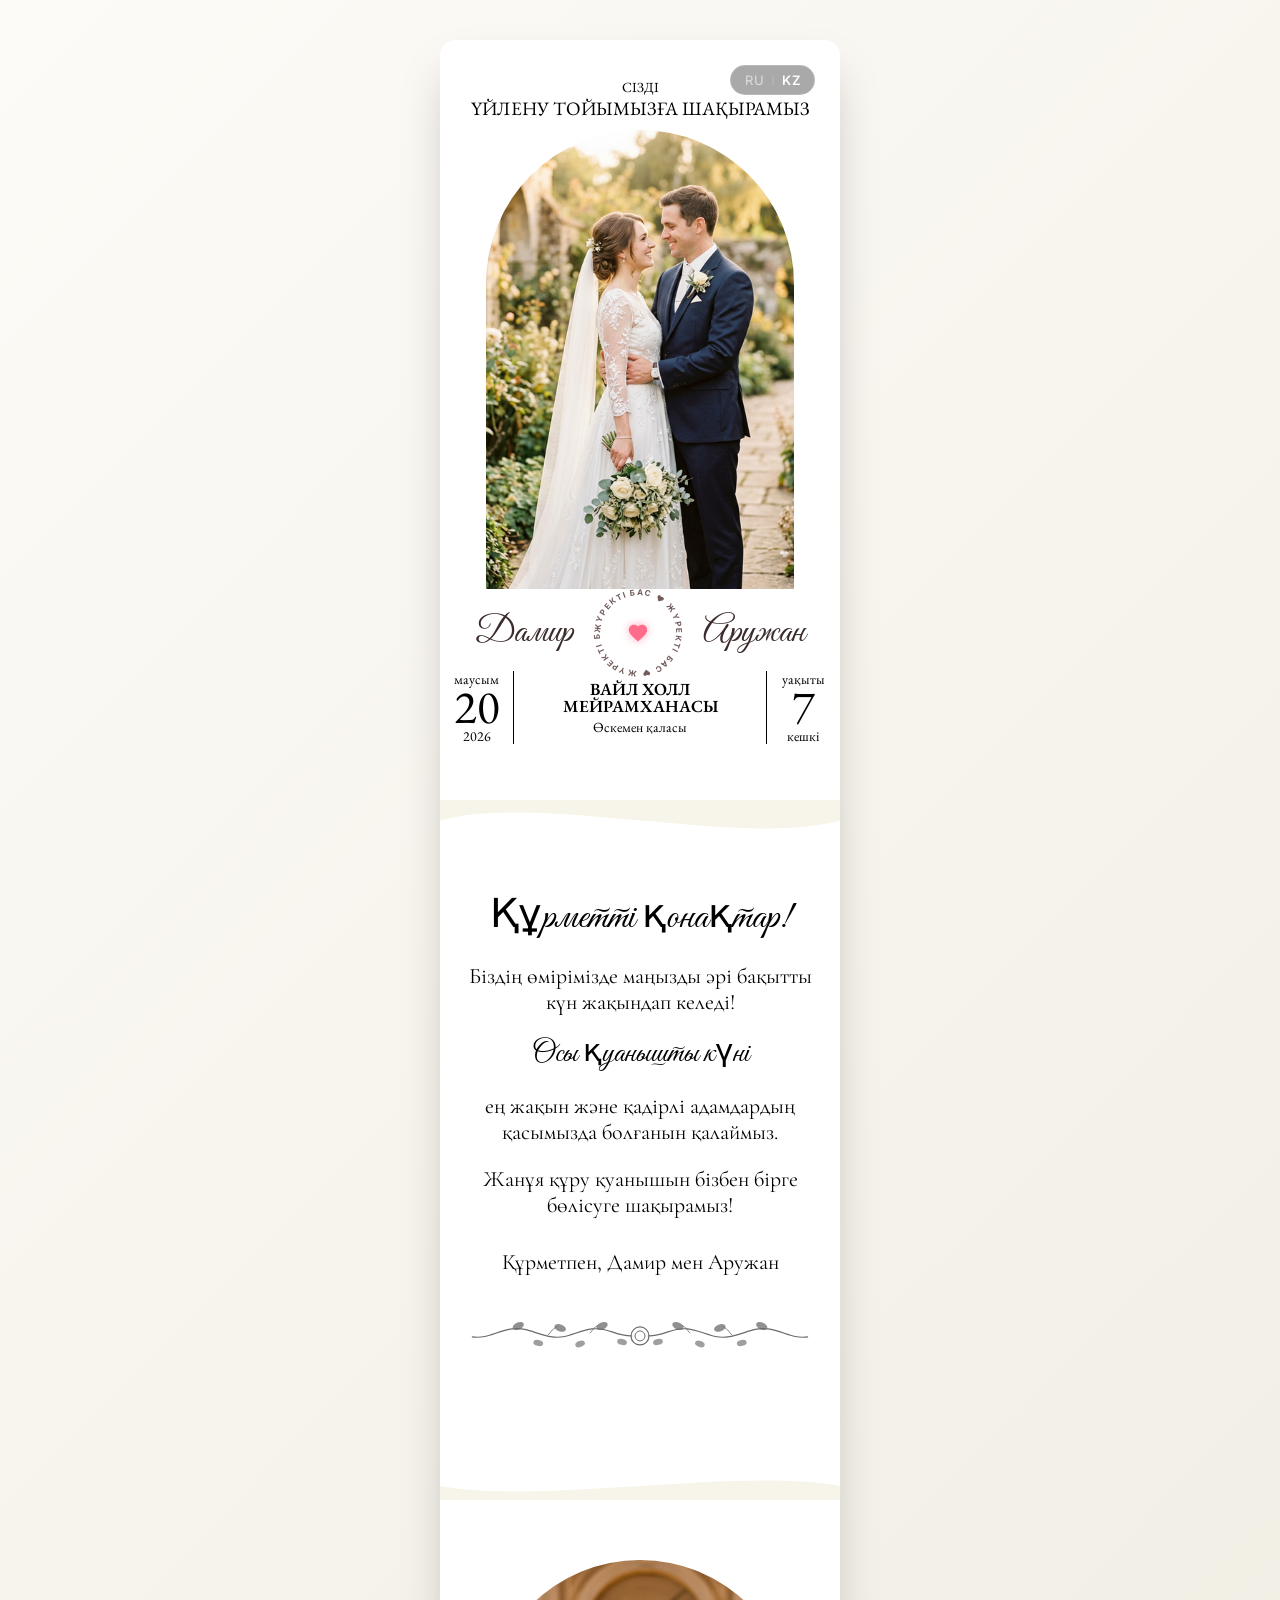
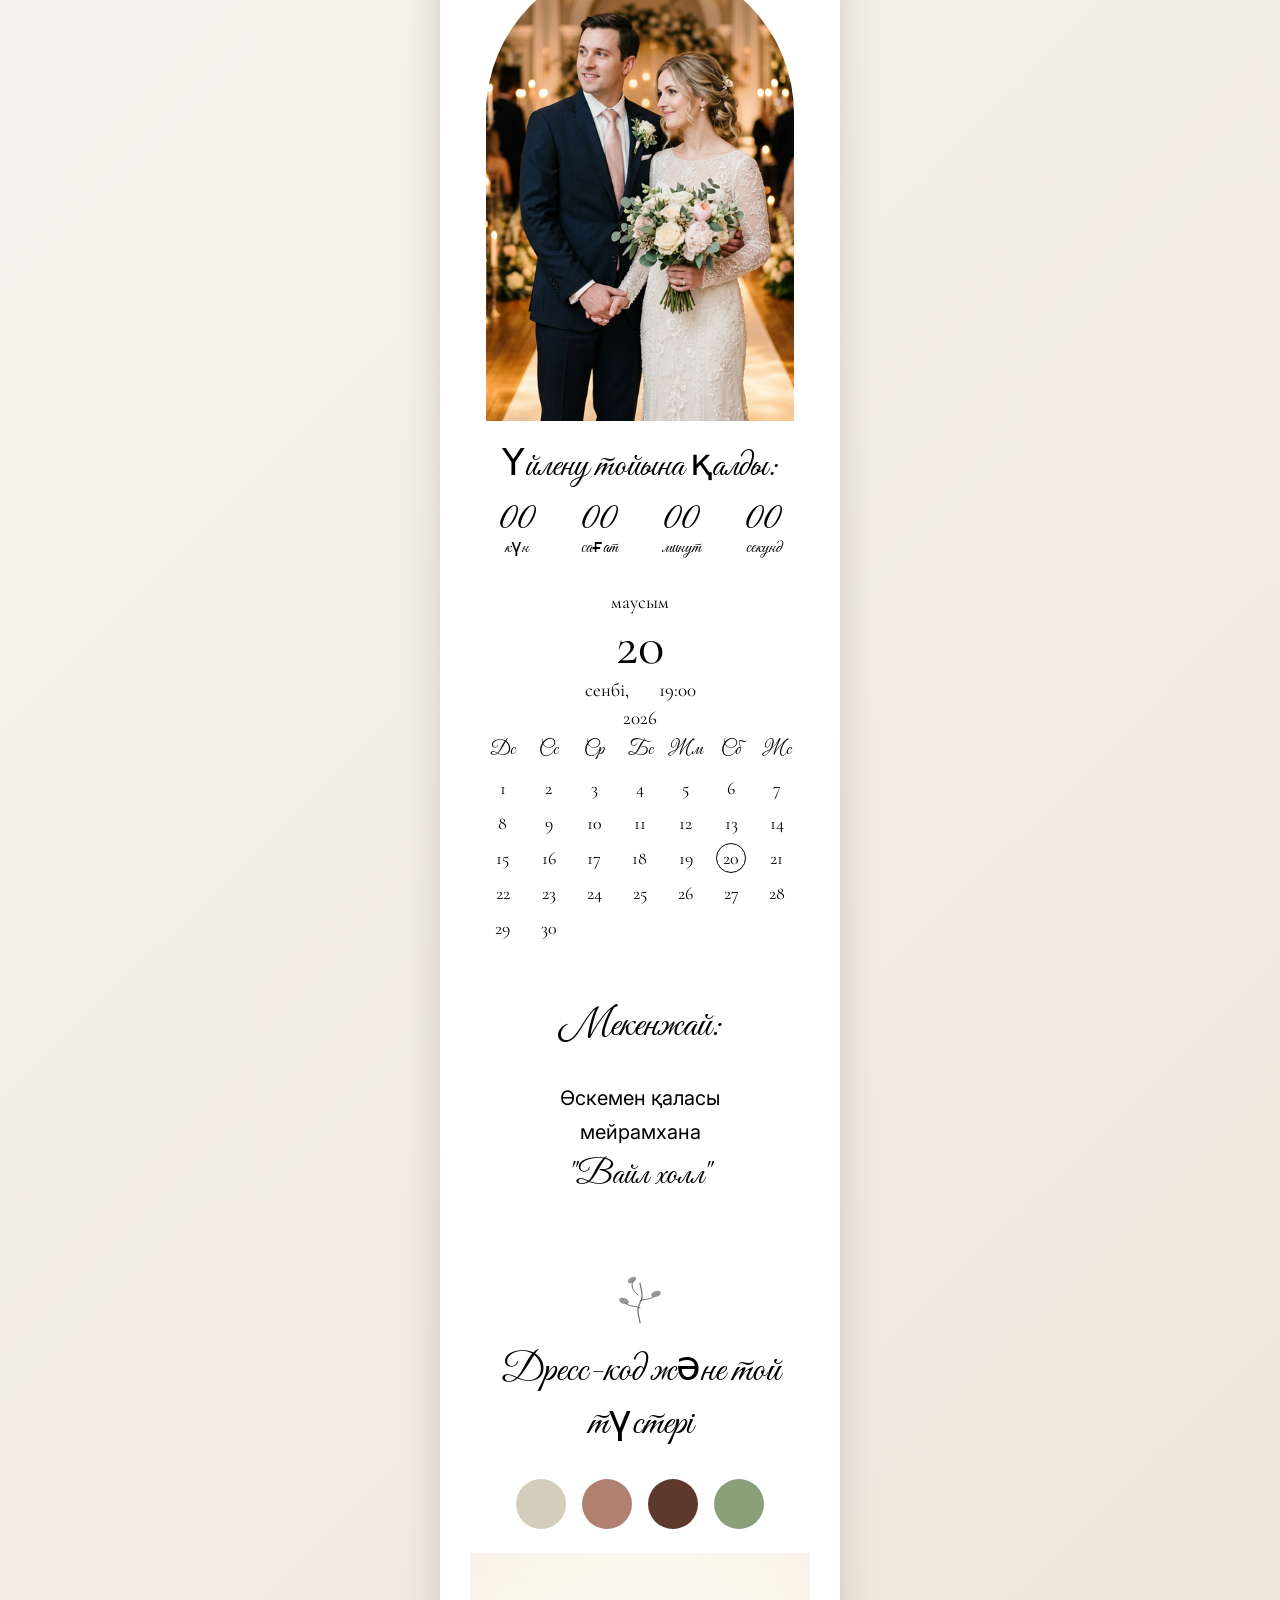
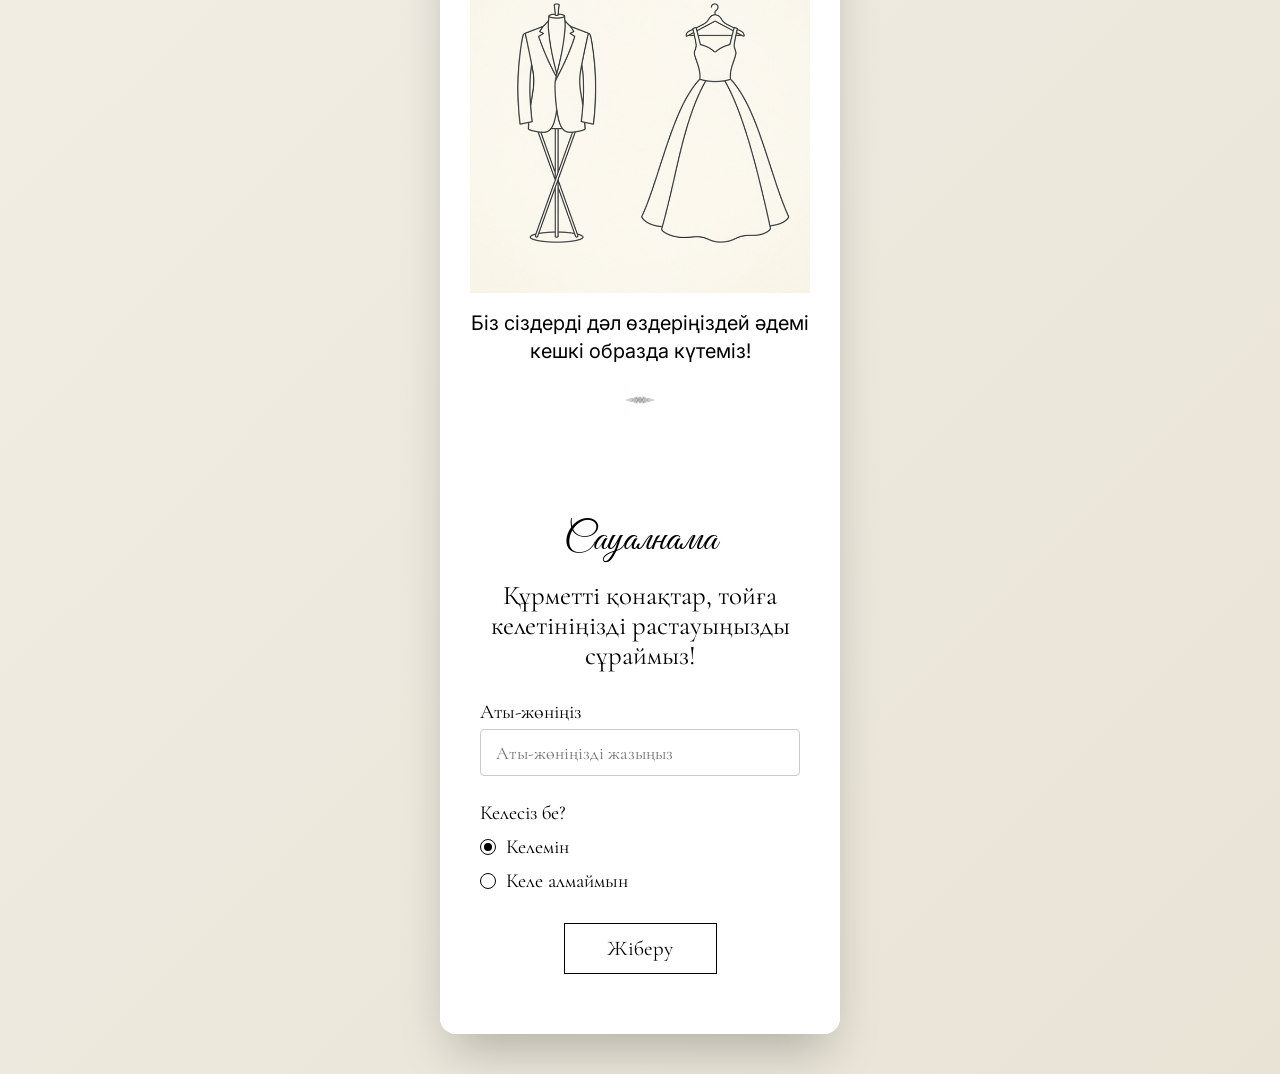
==== index-kz.html @ 2ef1f894 "Add files via upload" ====
<!DOCTYPE html>
<html lang="kk">

<head>
    <meta charset="UTF-8">
    <meta name="viewport" content="width=400, user-scalable=no">
    <title>Үйлену тойына шақыру</title>
    <!-- Подключаем шрифты -->
    <link rel="preconnect" href="https://fonts.googleapis.com">
    <link rel="preconnect" href="https://fonts.gstatic.com" crossorigin>
    <link
        href="https://fonts.googleapis.com/css2?family=Cormorant+Garamond:ital,wght@0,300;0,400;0,500;0,600;0,700;1,400&family=EB+Garamond:ital,wght@0,400..800;1,400..800&family=Great+Vibes&family=Inter:ital,opsz,wght@0,14..32,100..900;1,14..32,100..900&display=swap"
        rel="stylesheet">
    <link rel="stylesheet" href="styles.css">
</head>

<body>
    <div class="desktop-wrapper">
        <div class="mobile-canvas">
            <!-- Основной контент -->
            <main class="main-content">

                <!-- Секция 1: Hero -->
                <section class="section-1-hero">
                    <!-- Тілді ауыстыру батырмасы -->
                    <div class="lang-switcher">
                        <a href="index.html" class="lang-btn">RU</a>
                        <span class="lang-sep">|</span>
                        <a href="index-kz.html" class="lang-btn active">KZ</a>
                    </div>

                    <div class="hero-top-text hero-entrance">
                        <p class="invite-title-top" id="invite-title-top"></p>
                        <p class="invite-title-bottom" id="invite-title-bottom"></p>
                    </div>

                    <img src="" alt="Негізгі сурет" class="hero-main-img hero-entrance hero-entrance-delay-1"
                        id="hero-main-img">

                    <!-- Жүректі ойнатқыш айналмалы жазумен -->
                    <div class="couple-names-row hero-entrance hero-entrance-delay-2">
                        <span class="couple-name-left" id="couple-name-left">Дамир</span>

                        <!-- Жүрек пен айналмалы жазу -->
                        <div class="heart-player-wrap">
                            <!-- Айналмалы жазу -->
                            <svg class="heart-ring-text" viewBox="0 0 110 110" width="110" height="110">
                                <defs>
                                    <path id="heart-ring-path" d="M55,55 m-38,0 a38,38 0 1,1 76,0 a38,38 0 1,1 -76,0">
                                    </path>
                                </defs>
                                <text font-size="8" font-family="Inter,sans-serif" font-weight="700"
                                    letter-spacing="1.5">
                                    <textPath href="#heart-ring-path" startOffset="0">
                                        ЖҮРЕКТІ БАС ♥ ЖҮРЕКТІ БАС ♥ ЖҮРЕКТІ БАС ♥
                                    </textPath>
                                </text>
                            </svg>
                            <!-- Батырма -->
                            <button id="music-btn" class="heart-play-btn" aria-label="Музыканы қосу">
                                <svg class="icon-heart" viewBox="0 0 24 24" fill="currentColor">
                                    <path
                                        d="M12 21.35l-1.45-1.32C5.4 15.36 2 12.28 2 8.5 2 5.42 4.42 3 7.5 3c1.74 0 3.41.81 4.5 2.09C13.09 3.81 14.76 3 16.5 3 19.58 3 22 5.42 22 8.5c0 3.78-3.4 6.86-8.55 11.54L12 21.35z" />
                                </svg>
                                <svg class="icon-music" viewBox="0 0 24 24" fill="currentColor" style="display:none">
                                    <path
                                        d="M12 3v10.55c-.59-.34-1.27-.55-2-.55-2.21 0-4 1.79-4 4s1.79 4 4 4 4-1.79 4-4V7h4V3h-6z" />
                                </svg>
                            </button>
                            <audio id="bg-music" loop>
                                <source src="ZHugunusovMiras.mp3" type="audio/mpeg">
                            </audio>
                        </div>

                        <span class="couple-name-right" id="couple-name-right">Аружан</span>
                    </div>



                    <div class="hero-info-row hero-entrance hero-entrance-delay-3">
                        <div class="info-col-left">
                            <span class="info-month" id="info-month"></span>
                            <span class="info-day" id="info-day"></span>
                            <span class="info-year" id="info-year"></span>
                        </div>
                        <div class="info-col-center">
                            <span class="venue-title" id="venue-title"></span>
                            <span class="venue-subtitle" id="venue-subtitle"></span>
                        </div>
                        <div class="info-col-right">
                            <span class="time-label-top" id="time-label-top"></span>
                            <span class="time-big" id="time-big"></span>
                            <span class="time-bottom" id="time-bottom"></span>
                        </div>
                    </div>
                </section>

                <!-- Секция 2: Обращение -->
                <section class="section-2-greeting">
                    <svg class="decor-wave-top" viewBox="0 0 400 41" fill="none" xmlns="http://www.w3.org/2000/svg"
                        preserveAspectRatio="none">
                        <path d="M0 20.5C100 -6.83333 300 47.8333 400 20.5V0H0V20.5Z" fill="#F7F4E9" />
                    </svg>

                    <div class="greeting-content stagger">
                        <h2 class="greeting-title" id="greeting-title"></h2>
                        <p class="greeting-text" id="greeting-text-1"></p>
                        <p class="greeting-text focus-script" id="greeting-text-2"></p>
                        <p class="greeting-text" id="greeting-text-3"></p>
                        <p class="greeting-text" id="greeting-text-4"></p>
                        <p class="greeting-signature" id="signature"></p>
                    </div>

                    <!-- Декоративный разделитель: лоза с листьями -->
                    <svg class="flourish-img" viewBox="0 0 360 42" fill="none" xmlns="http://www.w3.org/2000/svg">
                        <!-- Центральные кольца -->
                        <circle cx="180" cy="21" r="9" stroke="#6b6b6b" stroke-width="1.2" fill="none" />
                        <circle cx="180" cy="21" r="5" stroke="#6b6b6b" stroke-width="1" fill="none" />
                        <!-- Лоза влево от центра -->
                        <path
                            d="M171 21 C155 21 148 12 132 14 C116 16 108 24 92 22 C76 20 68 12 52 14 C36 16 28 24 12 22"
                            stroke="#6b6b6b" stroke-width="1.2" fill="none" stroke-linecap="round" />
                        <!-- Лоза вправо от центра -->
                        <path
                            d="M189 21 C205 21 212 12 228 14 C244 16 252 24 268 22 C284 20 292 12 308 14 C324 16 332 24 348 22"
                            stroke="#6b6b6b" stroke-width="1.2" fill="none" stroke-linecap="round" />
                        <!-- Листья левой стороны -->
                        <ellipse cx="142" cy="11" rx="6" ry="3.5" fill="#6b6b6b" transform="rotate(-25 142 11)"
                            opacity="0.75" />
                        <ellipse cx="100" cy="13" rx="6" ry="3.5" fill="#6b6b6b" transform="rotate(20 100 13)"
                            opacity="0.75" />
                        <ellipse cx="58" cy="11" rx="6" ry="3.5" fill="#6b6b6b" transform="rotate(-25 58 11)"
                            opacity="0.75" />
                        <ellipse cx="162" cy="27" rx="5" ry="3" fill="#6b6b6b" transform="rotate(15 162 27)"
                            opacity="0.65" />
                        <ellipse cx="120" cy="29" rx="5" ry="3" fill="#6b6b6b" transform="rotate(-20 120 29)"
                            opacity="0.65" />
                        <ellipse cx="78" cy="28" rx="5" ry="3" fill="#6b6b6b" transform="rotate(15 78 28)"
                            opacity="0.65" />
                        <!-- Листья правой стороны -->
                        <ellipse cx="218" cy="11" rx="6" ry="3.5" fill="#6b6b6b" transform="rotate(25 218 11)"
                            opacity="0.75" />
                        <ellipse cx="260" cy="13" rx="6" ry="3.5" fill="#6b6b6b" transform="rotate(-20 260 13)"
                            opacity="0.75" />
                        <ellipse cx="302" cy="11" rx="6" ry="3.5" fill="#6b6b6b" transform="rotate(25 302 11)"
                            opacity="0.75" />
                        <ellipse cx="198" cy="27" rx="5" ry="3" fill="#6b6b6b" transform="rotate(-15 198 27)"
                            opacity="0.65" />
                        <ellipse cx="240" cy="29" rx="5" ry="3" fill="#6b6b6b" transform="rotate(20 240 29)"
                            opacity="0.65" />
                        <ellipse cx="282" cy="28" rx="5" ry="3" fill="#6b6b6b" transform="rotate(-15 282 28)"
                            opacity="0.65" />
                        <!-- Маленькие усики -->
                        <path d="M130 18 Q134 12 138 10" stroke="#6b6b6b" stroke-width="0.8" fill="none"
                            stroke-linecap="round" />
                        <path d="M88 20 Q92 14 96 12" stroke="#6b6b6b" stroke-width="0.8" fill="none"
                            stroke-linecap="round" />
                        <path d="M230 18 Q226 12 222 10" stroke="#6b6b6b" stroke-width="0.8" fill="none"
                            stroke-linecap="round" />
                        <path d="M272 20 Q268 14 264 12" stroke="#6b6b6b" stroke-width="0.8" fill="none"
                            stroke-linecap="round" />
                    </svg>

                    <svg class="decor-wave-bottom" viewBox="0 0 400 28" fill="none" xmlns="http://www.w3.org/2000/svg"
                        preserveAspectRatio="none">
                        <path d="M0 14C100 32.6667 300 -4.66667 400 14V28H0V14Z" fill="#F7F4E9" />
                    </svg>
                </section>

                <!-- Секция 3: Фото + таймер + календарь -->
                <section class="section-3-countdown">
                    <img src="" alt="Екінші сурет" class="hero-second-img img-reveal" id="hero-secondary-img">

                    <h2 class="countdown-title reveal">Үйлену тойына қалды:</h2>

                    <div class="countdown-timer">
                        <div class="timer-col">
                            <span class="timer-val" id="timer-days">00</span>
                            <span class="timer-label">күн</span>
                        </div>
                        <div class="timer-col">
                            <span class="timer-val" id="timer-hours">00</span>
                            <span class="timer-label">сағат</span>
                        </div>
                        <div class="timer-col">
                            <span class="timer-val" id="timer-minutes">00</span>
                            <span class="timer-label">минут</span>
                        </div>
                        <div class="timer-col">
                            <span class="timer-val" id="timer-seconds">00</span>
                            <span class="timer-label">секунд</span>
                        </div>
                    </div>

                    <div class="event-date-block">
                        <div class="event-month" id="event-month-cal"></div>
                        <div class="event-day-big" id="event-day-cal"></div>
                        <div class="event-date-row">
                            <span class="event-weekday" id="event-weekday-cal"></span>
                            <span class="event-time" id="event-time-cal"></span>
                        </div>
                        <div class="event-year" id="event-year-cal"></div>
                    </div>

                    <div class="calendar-wrapper">
                        <div class="calendar-header">
                            <div>Дс</div>
                            <div>Сс</div>
                            <div>Ср</div>
                            <div>Бс</div>
                            <div>Жм</div>
                            <div>Сб</div>
                            <div>Жс</div>
                        </div>
                        <div class="calendar-grid" id="calendar-grid">
                            <!-- JS will generate calendar -->
                        </div>
                    </div>

                    <svg class="decor-wave-bottom-cal" viewBox="0 0 400 54" fill="none"
                        xmlns="http://www.w3.org/2000/svg" preserveAspectRatio="none">
                        <path d="M0 27C100 63 300 -9 400 27V54H0V27Z" fill="#FFFFFF" />
                    </svg>
                </section>

                <!-- Секция 4: Адрес -->
                <section class="section-4-address reveal">
                    <h2 class="address-title" id="address-title"></h2>
                    <p class="address-text" id="city-line"></p>
                    <p class="address-text" id="venue-type-line"></p>
                    <p class="address-venue" id="venue-line"></p>

                    <div class="map-links">
                        <img src="" alt="Стрелка" class="map-arrow" id="map-arrow-img">
                        <img src="" alt="Карта" class="map-icon" id="map-icon-img">
                    </div>
                </section>

                <!-- Секция 5: Дресс-код -->
                <section class="section-5-dresscode">
                    <svg class="decor-wave-top" viewBox="0 0 400 31" fill="none" xmlns="http://www.w3.org/2000/svg"
                        preserveAspectRatio="none">
                        <path d="M0 15.5C100 -5.16667 300 36.1667 400 15.5V0H0V15.5Z" fill="#FFFFFF" />
                    </svg>

                    <!-- Маленький декоративный завиток (SVG) -->
                    <svg class="small-vine-img" viewBox="0 0 80 60" fill="none" xmlns="http://www.w3.org/2000/svg">
                        <path d="M40 50 C40 45 35 38 40 30 C45 22 40 15 40 10" stroke="#6b6b6b" stroke-width="1.2"
                            fill="none" stroke-linecap="round" />
                        <path d="M40 35 C34 32 28 34 26 30" stroke="#6b6b6b" stroke-width="1" fill="none"
                            stroke-linecap="round" />
                        <path d="M40 28 C46 25 52 27 54 23" stroke="#6b6b6b" stroke-width="1" fill="none"
                            stroke-linecap="round" />
                        <ellipse cx="24" cy="28" rx="5" ry="3" fill="#6b6b6b" transform="rotate(20 24 28)"
                            opacity="0.7" />
                        <ellipse cx="56" cy="21" rx="5" ry="3" fill="#6b6b6b" transform="rotate(-20 56 21)"
                            opacity="0.7" />
                        <path d="M38 22 C32 18 30 10 34 7" stroke="#6b6b6b" stroke-width="1" fill="none"
                            stroke-linecap="round" />
                        <ellipse cx="32" cy="7" rx="4.5" ry="2.5" fill="#6b6b6b" transform="rotate(-30 32 7)"
                            opacity="0.7" />
                    </svg>

                    <h2 class="dresscode-title" id="dresscode-title"></h2>

                    <!-- Палитра цветов свадьбы -->
                    <div class="color-palette">
                        <div class="color-swatch" style="background:#D6CCBC;"></div>
                        <div class="color-swatch" style="background:#B08070;"></div>
                        <div class="color-swatch" style="background:#5E3A2C;"></div>
                        <div class="color-swatch" style="background:#8A9E7A;"></div>
                    </div>

                    <!-- Иллюстрация: минималистичный эскиз костюм + платье -->
                    <img src="dresscode_minimal_sketch_1772979155107.png" alt="Дресс-код"
                        class="dresscode-main-img img-reveal" id="dresscode-img">

                    <p class="dresscode-text" id="dresscode-text"></p>

                    <img src="assets/flourish-2.png" alt="Декор" class="flourish-img-2" id="flourish-2-img">

                    <svg class="decor-wave-bottom" viewBox="0 0 400 36" fill="none" xmlns="http://www.w3.org/2000/svg"
                        preserveAspectRatio="none">
                        <path d="M0 18C100 42 300 -6 400 18V36H0V18Z" fill="#FFFFFF" />
                    </svg>
                </section>

                <!-- Секция 6: Анкета -->
                <section class="section-6-rsvp reveal">
                    <h2 class="form-title" id="form-title"></h2>
                    <p class="form-subtitle" id="form-subtitle"></p>

                    <form class="rsvp-form" id="rsvp-form">
                        <label class="form-label">Аты-жөніңіз</label>
                        <input type="text" class="form-input" placeholder="Аты-жөніңізді жазыңыз" required>

                        <label class="form-label mt-radio">Келесіз бе?</label>
                        <div class="radio-group">
                            <label class="radio-label">
                                <input type="radio" name="attendance" value="yes" checked>
                                <span class="custom-radio"></span>
                                Келемін
                            </label>
                            <label class="radio-label">
                                <input type="radio" name="attendance" value="no">
                                <span class="custom-radio"></span>
                                Келе алмаймын
                            </label>
                        </div>

                        <!-- Скрытые поля для Google Sheets -->
                        <div style="display: none;">
                            <textarea name="wishes" placeholder="Тілектеріңіз"></textarea>
                            <select name="persons_count">
                                <option value="1">1</option>
                                <option value="2">2</option>
                            </select>
                        </div>

                        <button type="submit" class="submit-btn" id="submit-btn">Жіберу</button>
                    </form>
                </section>

            </main>
        </div>
    </div>
    <script src="script-kz.js"></script>
</body>

</html>
---- styles.css ----
/* ============================
   ШРИФТЫ
   ============================ */

@font-face {
    font-family: 'KZ Rosa Marena';
    src: url('../Қыз ұзату 1/kz_rosa.ttf') format('truetype');
    font-weight: normal;
    font-style: normal;
}

@font-face {
    font-family: 'AsylbekM02Shelley';
    src: url('../Қыз ұзату 1/asylbek.ttf') format('truetype');
    font-weight: normal;
    font-style: normal;
}

/* ============================
   ПЕРЕМЕННЫЕ
   ============================ */
:root {
    --canvas-width: 400px;
    --bg-main: #FFFFFF;
    --bg-white: #FFFFFF;
    --text-black: #000000;
    --accent-green: #4CA053;

    --font-great-vibes: 'Great Vibes', cursive;
    --font-eb-garamond: 'EB Garamond', serif;
    --font-cormorant: 'Cormorant Garamond', serif;
    --font-gilroy: 'Gilroy', 'Inter', sans-serif;
    --font-kz-rosa: 'KZ Rosa Marena', 'Great Vibes', cursive;
    --font-asylbek: 'AsylbekM02Shelley', 'Great Vibes', cursive;
    --font-inter: 'Inter', sans-serif;
}

* {
    margin: 0;
    padding: 0;
    box-sizing: border-box;
}

body {
    background-color: #F7F4E9;
    background: linear-gradient(135deg, #fdfbf7 0%, #e8e3d5 100%);
    font-family: var(--font-cormorant);
    color: var(--text-black);
    overflow-x: hidden;
}

.desktop-wrapper {
    width: 100%;
    min-height: 100vh;
    display: flex;
    justify-content: center;
}

.mobile-canvas {
    width: var(--canvas-width);
    background-color: var(--bg-white);
    position: relative;
    min-height: 100vh;
    overflow: hidden;
}

@media (min-width: 401px) {
    .desktop-wrapper {
        padding: 40px 0;
    }

    .mobile-canvas {
        box-shadow: 0 25px 50px -12px rgba(0, 0, 0, 0.25);
        border-radius: 16px;
        min-height: calc(100vh - 80px);
    }
}

/* Placeholder background only for actual img elements, not SVGs */
img {
    background-color: #e8e3d5;
    display: block;
}

svg {
    display: block;
    background: transparent;
}

/* --- Section 1: Hero --- */
.section-1-hero {
    width: 400px;
    height: 760px;
    background-color: var(--bg-main);
    padding-top: 40px;
    padding-bottom: 40px;
    position: relative;
}

/* Language Switcher */
.lang-switcher {
    position: absolute;
    top: 25px;
    right: 25px;
    display: flex;
    align-items: center;
    gap: 8px;
    background: rgba(40, 40, 40, 0.4);
    backdrop-filter: blur(8px);
    -webkit-backdrop-filter: blur(8px);
    padding: 6px 14px;
    border-radius: 20px;
    border: 1px solid rgba(255, 255, 255, 0.2);
    z-index: 10;
}

.lang-btn {
    font-family: var(--font-inter);
    font-size: 13px;
    font-weight: 400;
    color: rgba(255, 255, 255, 0.6);
    text-decoration: none;
    letter-spacing: 0.5px;
    transition: color 0.3s ease, font-weight 0.3s ease;
}

.lang-btn.active {
    color: #ffffff;
    font-weight: 600;
}

.lang-btn:hover {
    color: #ffffff;
}

.lang-sep {
    color: rgba(255, 255, 255, 0.4);
    font-size: 12px;
    user-select: none;
}

/* --- Couple Names Row with Heart Player --- */
.couple-names-row {
    position: absolute;
    bottom: 112px;
    width: 100%;
    display: flex;
    align-items: center;
    justify-content: center;
    gap: 10px;
    z-index: 5;
}

.couple-name-left,
.couple-name-right {
    font-family: var(--font-kz-rosa);
    font-size: 37px;
    font-weight: 400;
    color: #3a2a2a;
    text-shadow: 1px 1px 4px rgba(255, 255, 255, 0.8);
    line-height: 1;
}

.heart-play-btn {
    width: 46px;
    height: 46px;
    border-radius: 50%;
    background: rgba(255, 255, 255, 0.18);
    backdrop-filter: blur(8px);
    -webkit-backdrop-filter: blur(8px);
    border: 1.5px solid rgba(255, 255, 255, 0.35);
    cursor: pointer;
    display: flex;
    align-items: center;
    justify-content: center;
    transition: transform 0.2s, background 0.2s;
    flex-shrink: 0;
}

.heart-play-btn:hover {
    transform: scale(1.12);
    background: rgba(255, 255, 255, 0.28);
}

.heart-play-btn svg {
    width: 22px;
    height: 22px;
}

.heart-play-btn .icon-heart {
    color: #ff6b8a;
    filter: drop-shadow(0 0 4px rgba(255, 107, 138, 0.6));
}

.heart-play-btn .icon-music {
    color: #ffffff;
}

.heart-play-btn.playing .icon-heart {
    animation: heartbeat 1.2s ease-in-out infinite;
}

@keyframes heartbeat {

    0%,
    100% {
        transform: scale(1);
    }

    30% {
        transform: scale(1.3);
    }

    60% {
        transform: scale(0.95);
    }

    80% {
        transform: scale(1.18);
    }
}

/* Heart player wrapper — positions ring + button together */
.heart-player-wrap {
    position: relative;
    width: 110px;
    height: 110px;
    display: flex;
    align-items: center;
    justify-content: center;
    flex-shrink: 0;
}

/* Spinning SVG text ring around heart */
.heart-ring-text {
    position: absolute;
    top: 0;
    left: 0;
    width: 110px;
    height: 110px;
    animation: ring-spin 8s linear infinite;
    pointer-events: none;
}

.heart-ring-text text {
    fill: rgba(80, 50, 50, 0.8);
}

@keyframes ring-spin {
    from {
        transform: rotate(0deg);
    }

    to {
        transform: rotate(360deg);
    }
}

/* Heart btn sits on top centered */
.heart-player-wrap .heart-play-btn {
    position: absolute;
    top: 50%;
    left: 50%;
    transform: translate(-50%, -50%);
    z-index: 2;
}

.hero-top-text {
    position: absolute;
    top: 40px;
    text-align: center;
    width: 100%;
}

.invite-title-top {
    font-family: var(--font-eb-garamond);
    font-size: 14px;
    line-height: 1;
    margin-bottom: 5px;
}

.invite-title-bottom {
    font-family: var(--font-eb-garamond);
    font-size: 19px;
    line-height: 1;
}

.hero-main-img {
    position: absolute;
    /* y approximately 178.53px, relative to section was 128.53px.
       Since we removed the 50px header and placed this section at the top,
       we should probably stick closer to the original visual y of 178.53px
       or just push it down by 50px to restore the spacing. */
    top: 90px;
    left: 46.17px;
    width: 307.63px;
    height: 458.63px;
    object-fit: cover;
    border-top-left-radius: 153.815px;
    border-top-right-radius: 153.815px;
}

.couple-names {
    position: absolute;
    /* y approximately 616.16px, rel: 616.16 - 50 = 566.16px. Restore +50px. */
    top: 580px;
    font-family: var(--font-kz-rosa);
    font-size: 37px;
    font-weight: 400;
    text-align: center;
    width: 100%;
}

.hero-info-row {
    position: absolute;
    /* y approx 658.16px, rel: 658.16 - 50 = 608.16px. Restore +50px. */
    top: 630px;
    width: 400px;
    height: 75px;
    display: flex;
    align-items: center;
    justify-content: center;
}

.info-col-left,
.info-col-right {
    width: 73.41px;
    height: 75px;
    display: flex;
    flex-direction: column;
    align-items: center;
    justify-content: center;
    line-height: 1;
}

.info-col-right {
    width: 73.39px;
}

.info-col-left span,
.info-col-right span {
    font-family: var(--font-eb-garamond);
    font-size: 14px;
}

.info-col-left .info-day,
.info-col-right .time-big {
    font-size: 47px;
    line-height: 0.9;
}

.info-col-center {
    width: 253.2px;
    height: 73px;
    padding: 10px;
    border-left: 1px solid var(--text-black);
    border-right: 1px solid var(--text-black);
    display: flex;
    flex-direction: column;
    justify-content: center;
    align-items: center;
    gap: 5px;
}

.venue-title {
    font-family: var(--font-eb-garamond);
    font-size: 17px;
    text-transform: uppercase;
    font-weight: 600;
    text-align: center;
    line-height: 1;
}

.venue-subtitle {
    font-family: var(--font-eb-garamond);
    font-size: 14px;
    text-align: center;
    line-height: 1;
}

/* --- Section 2: Greeting --- */
.section-2-greeting {
    width: 400px;
    min-height: 700px;
    background-color: var(--bg-white);
    position: relative;
    padding: 60px 10px 50px;
    display: flex;
    flex-direction: column;
    align-items: center;
}

.decor-wave-top {
    position: absolute;
    top: 0;
    left: 0;
    width: 400px;
    height: 41px;
    display: block;
}

.decor-wave-bottom {
    position: absolute;
    bottom: 0;
    left: 0;
    width: 400px;
    height: 28px;
    display: block;
}

.greeting-content {
    width: 380px;
    padding: 10px;
    display: flex;
    flex-direction: column;
    align-items: center;
    gap: 20px;
    margin-top: 20px;
}

.greeting-title {
    font-family: var(--font-asylbek);
    font-size: 40px;
    font-weight: 400;
    text-align: center;
}

.greeting-text {
    font-family: var(--font-cormorant);
    font-size: 22px;
    line-height: 1.2;
    text-align: center;
}

.focus-script {
    font-family: var(--font-kz-rosa);
    font-size: 31px;
}

.greeting-signature {
    font-family: var(--font-cormorant);
    font-size: 22px;
    text-align: center;
    margin-top: 10px;
}

.flourish-img {
    width: 360px;
    height: 41.92px;
    object-fit: contain;
    background: transparent;
    margin: 30px auto 20px;
}

/* --- Section 3: Countdown --- */
.section-3-countdown {
    width: 400px;
    height: 1074.42px;
    background-color: var(--bg-main);
    position: relative;
}

.hero-second-img {
    position: absolute;
    /* y = 1661.69. section 3 starts at 758.69 + 843 = 1601.69.
       1661.69 - 1601.69 = 60 */
    top: 60px;
    left: 46.17px;
    width: 307.63px;
    height: 461.02px;
    object-fit: cover;
    border-top-left-radius: 153.815px;
    border-top-right-radius: 153.815px;
}

.countdown-title {
    position: absolute;
    /* y = 2142.7. 2142.7 - 1601.69 = 541.01 */
    top: 541.01px;
    width: 100%;
    text-align: center;
    font-family: var(--font-kz-rosa);
    font-size: 37px;
    font-weight: 400;
}

.countdown-timer {
    position: absolute;
    /* absolute y ~2200, relative ~600 */
    top: 600px;
    width: 400px;
    display: flex;
    justify-content: center;
    gap: 10px;
}

.timer-col {
    width: 72px;
    display: flex;
    flex-direction: column;
    align-items: center;
}

.timer-val {
    font-family: var(--font-kz-rosa);
    font-size: 39px;
    line-height: 1;
}

.timer-label {
    font-family: var(--font-kz-rosa);
    font-size: 18px;
    line-height: 1;
}

.event-date-block {
    position: absolute;
    top: 690px;
    width: 100%;
    display: flex;
    flex-direction: column;
    align-items: center;
}

.event-month {
    font-family: var(--font-cormorant);
    font-size: 19px;
}

.event-day-big {
    font-family: var(--font-cormorant);
    font-size: 55px;
    line-height: 1;
    margin: 5px 0;
}

.event-date-row {
    display: flex;
    gap: 30px;
    margin-bottom: 5px;
}

.event-weekday,
.event-time,
.event-year {
    font-family: var(--font-cormorant);
    font-size: 19px;
}

.calendar-wrapper {
    position: absolute;
    top: 830px;
    left: 40px;
    /* 400 - 320(7*45.7) ~ 40 */
    width: 320px;
}

.calendar-header {
    display: grid;
    grid-template-columns: repeat(7, 45.7px);
    text-align: center;
    font-family: var(--font-kz-rosa);
    font-size: 19px;
    height: 40.5px;
    align-items: center;
}

.calendar-grid {
    display: grid;
    grid-template-columns: repeat(7, 45.7px);
    text-align: center;
    font-family: var(--font-cormorant);
    font-size: 18px;
}

.calendar-grid div {
    height: 35px;
    display: flex;
    justify-content: center;
    align-items: center;
}

.calendar-grid .highlight-day {
    background-color: transparent;
    border: 1px solid var(--text-black);
    /* очень деликатно */
    border-radius: 50%;
    width: 30px;
    height: 30px;
    margin: 2.5px auto;
    display: flex;
    justify-content: center;
    align-items: center;
}

.decor-wave-bottom-cal {
    position: absolute;
    bottom: 0;
    left: 0;
    width: 400px;
    height: 54px;
    display: block;
}

/* --- Section 4: Address --- */
.section-4-address {
    width: 400px;
    height: 274.5px;
    background-color: var(--bg-white);
    padding: 0 10px;
    display: flex;
    flex-direction: column;
    align-items: center;
    justify-content: center;
    gap: 10px;
}

.address-title {
    font-family: var(--font-kz-rosa);
    font-size: 40px;
    font-weight: 400;
    margin-bottom: 25px;
}

.address-text {
    font-family: var(--font-gilroy);
    font-size: 20px;
    line-height: 1.2;
}

.address-venue {
    font-family: var(--font-kz-rosa);
    font-size: 34px;
}

.map-links {
    display: flex;
    align-items: center;
    gap: 15px;
    margin-top: 15px;
}

.map-arrow {
    width: 40px;
    height: 15px;
    object-fit: contain;
    background: transparent;
}

.map-icon {
    width: 25px;
    height: 25px;
    object-fit: contain;
    background: transparent;
}

/* --- Section 5: Dress Code --- */
.section-5-dresscode {
    width: 400px;
    background-color: var(--bg-main);
    padding: 0 10px 50px;
    position: relative;
    display: flex;
    flex-direction: column;
    align-items: center;
    overflow: hidden;
}

/* Small vine flourish between address and dresscode title */
.small-vine-img {
    display: block;
    width: 80px;
    height: auto;
    margin: 24px auto 10px;
    object-fit: contain;
    background: transparent;
}

.dresscode-title {
    font-family: var(--font-kz-rosa);
    font-size: 40px;
    font-weight: 400;
    text-align: center;
    margin-bottom: 30px;
}

/* Color swatches row */
.color-palette {
    display: flex;
    justify-content: center;
    gap: 16px;
    margin-bottom: 24px;
}

.color-swatch {
    width: 50px;
    height: 50px;
    border-radius: 50%;
    flex-shrink: 0;
}

/* Main dress code illustration (wide) */
.dresscode-main-img {
    display: block;
    width: 340px;
    height: auto;
    object-fit: contain;
    background: transparent;
    margin: 0 auto 16px;
}

.dresscode-text {
    width: 380px;
    text-align: center;
    font-family: var(--font-gilroy);
    font-size: 20px;
    line-height: 1.4;
    margin-bottom: 20px;
}

.flourish-img-2 {
    display: block;
    width: 262.19px;
    height: 30.53px;
    margin: 0 auto 10px;
    object-fit: contain;
    background: transparent;
}

/* --- Section 6: RSVP Form --- */
.section-6-rsvp {
    width: 400px;
    background-color: var(--bg-white);
    padding: 40px 10px 60px;
    display: flex;
    flex-direction: column;
    align-items: center;
}

.form-title {
    font-family: var(--font-kz-rosa);
    font-size: 40px;
    font-weight: 400;
    text-align: center;
    width: 100%;
    margin-bottom: 16px;
}

.form-subtitle {
    width: 380px;
    text-align: center;
    font-family: var(--font-cormorant);
    font-size: 27px;
    line-height: 1.1;
    margin-bottom: 30px;
}

.rsvp-form {
    width: 400px;
}

.form-label {
    display: block;
    font-family: var(--font-cormorant);
    font-size: 20px;
    margin-left: 40px;
    margin-bottom: 5px;
}

.form-input {
    width: 320px;
    height: 47px;
    margin-left: 40px;
    font-family: var(--font-cormorant);
    font-size: 18px;
    padding: 0 15px;
    border: 1px solid #ccc;
    background: transparent;
    border-radius: 4px;
    /* Slight polish */
}

.mt-radio {
    /* 4112.88 - 4055.88(y of input) = 57 */
    margin-top: 25px;
}

.radio-group {
    margin-left: 40px;
    display: flex;
    flex-direction: column;
    gap: 10px;
    margin-top: 10px;
}

.radio-label {
    font-family: var(--font-cormorant);
    font-size: 20px;
    display: flex;
    align-items: center;
    cursor: pointer;
}

.radio-label input {
    display: none;
}

.custom-radio {
    width: 16px;
    height: 16px;
    border: 1px solid var(--text-black);
    border-radius: 50%;
    margin-right: 10px;
    position: relative;
    display: inline-block;
}

.radio-label input:checked+.custom-radio::after {
    content: '';
    position: absolute;
    top: 3px;
    left: 3px;
    width: 8px;
    height: 8px;
    background: var(--text-black);
    border-radius: 50%;
}

.submit-btn {
    display: block;
    margin: 30px auto 0;
    width: 153px;
    height: 51px;
    background-color: var(--bg-white);
    border: 1px solid var(--text-black);
    font-family: var(--font-cormorant);
    font-size: 21px;
    cursor: pointer;
    transition: background-color 0.3s, color 0.3s;
}

.submit-btn:hover {
    background-color: var(--bg-main);
}

/* ===================== */
/* SCROLL REVEAL ANIMATIONS */
/* ===================== */

/* Initial hidden state */
.reveal {
    opacity: 0;
    transform: translateY(40px);
    transition: opacity 0.8s ease, transform 0.8s ease;
}

.reveal.visible {
    opacity: 1;
    transform: translateY(0);
}

/* Fade in from left */
.reveal-left {
    opacity: 0;
    transform: translateX(-40px);
    transition: opacity 0.8s ease, transform 0.8s ease;
}

.reveal-left.visible {
    opacity: 1;
    transform: translateX(0);
}

/* Fade in from right */
.reveal-right {
    opacity: 0;
    transform: translateX(40px);
    transition: opacity 0.8s ease, transform 0.8s ease;
}

.reveal-right.visible {
    opacity: 1;
    transform: translateX(0);
}

/* Scale in gently */
.reveal-scale {
    opacity: 0;
    transform: scale(0.85);
    transition: opacity 0.8s ease, transform 0.8s ease;
}

.reveal-scale.visible {
    opacity: 1;
    transform: scale(1);
}

/* Stagger animation delays for children */
.stagger>*:nth-child(1) {
    transition-delay: 0s;
}

.stagger>*:nth-child(2) {
    transition-delay: 0.1s;
}

.stagger>*:nth-child(3) {
    transition-delay: 0.2s;
}

.stagger>*:nth-child(4) {
    transition-delay: 0.3s;
}

.stagger>*:nth-child(5) {
    transition-delay: 0.4s;
}

.stagger>*:nth-child(6) {
    transition-delay: 0.5s;
}

/* Hero section entrance */
.hero-entrance {
    opacity: 0;
    transform: translateY(30px);
    animation: heroFadeIn 1.2s ease forwards;
}

@keyframes heroFadeIn {
    to {
        opacity: 1;
        transform: translateY(0);
    }
}

.hero-entrance-delay-1 {
    animation-delay: 0.3s;
}

.hero-entrance-delay-2 {
    animation-delay: 0.6s;
}

.hero-entrance-delay-3 {
    animation-delay: 0.9s;
}

/* Smooth image reveal */
.img-reveal {
    opacity: 0;
    transform: scale(0.95);
    transition: opacity 1s ease, transform 1s ease;
}

.img-reveal.visible {
    opacity: 1;
    transform: scale(1);
}

/* Color swatch pop-in */
.color-palette .color-swatch {
    opacity: 0;
    transform: scale(0);
    transition: opacity 0.4s ease, transform 0.5s cubic-bezier(0.175, 0.885, 0.32, 1.275);
}

.color-palette.visible .color-swatch {
    opacity: 1;
    transform: scale(1);
}

.color-palette.visible .color-swatch:nth-child(1) {
    transition-delay: 0.1s;
}

.color-palette.visible .color-swatch:nth-child(2) {
    transition-delay: 0.2s;
}

.color-palette.visible .color-swatch:nth-child(3) {
    transition-delay: 0.3s;
}

.color-palette.visible .color-swatch:nth-child(4) {
    transition-delay: 0.4s;
}

/* Countdown number pulse */
.timer-col .timer-val {
    transition: transform 0.3s ease;
}

/* Calendar highlight gentle pulse */
.calendar-grid .highlight-day {
    animation: gentlePulse 2s ease-in-out infinite;
}

@keyframes gentlePulse {

    0%,
    100% {
        transform: scale(1);
    }

    50% {
        transform: scale(1.08);
    }
}
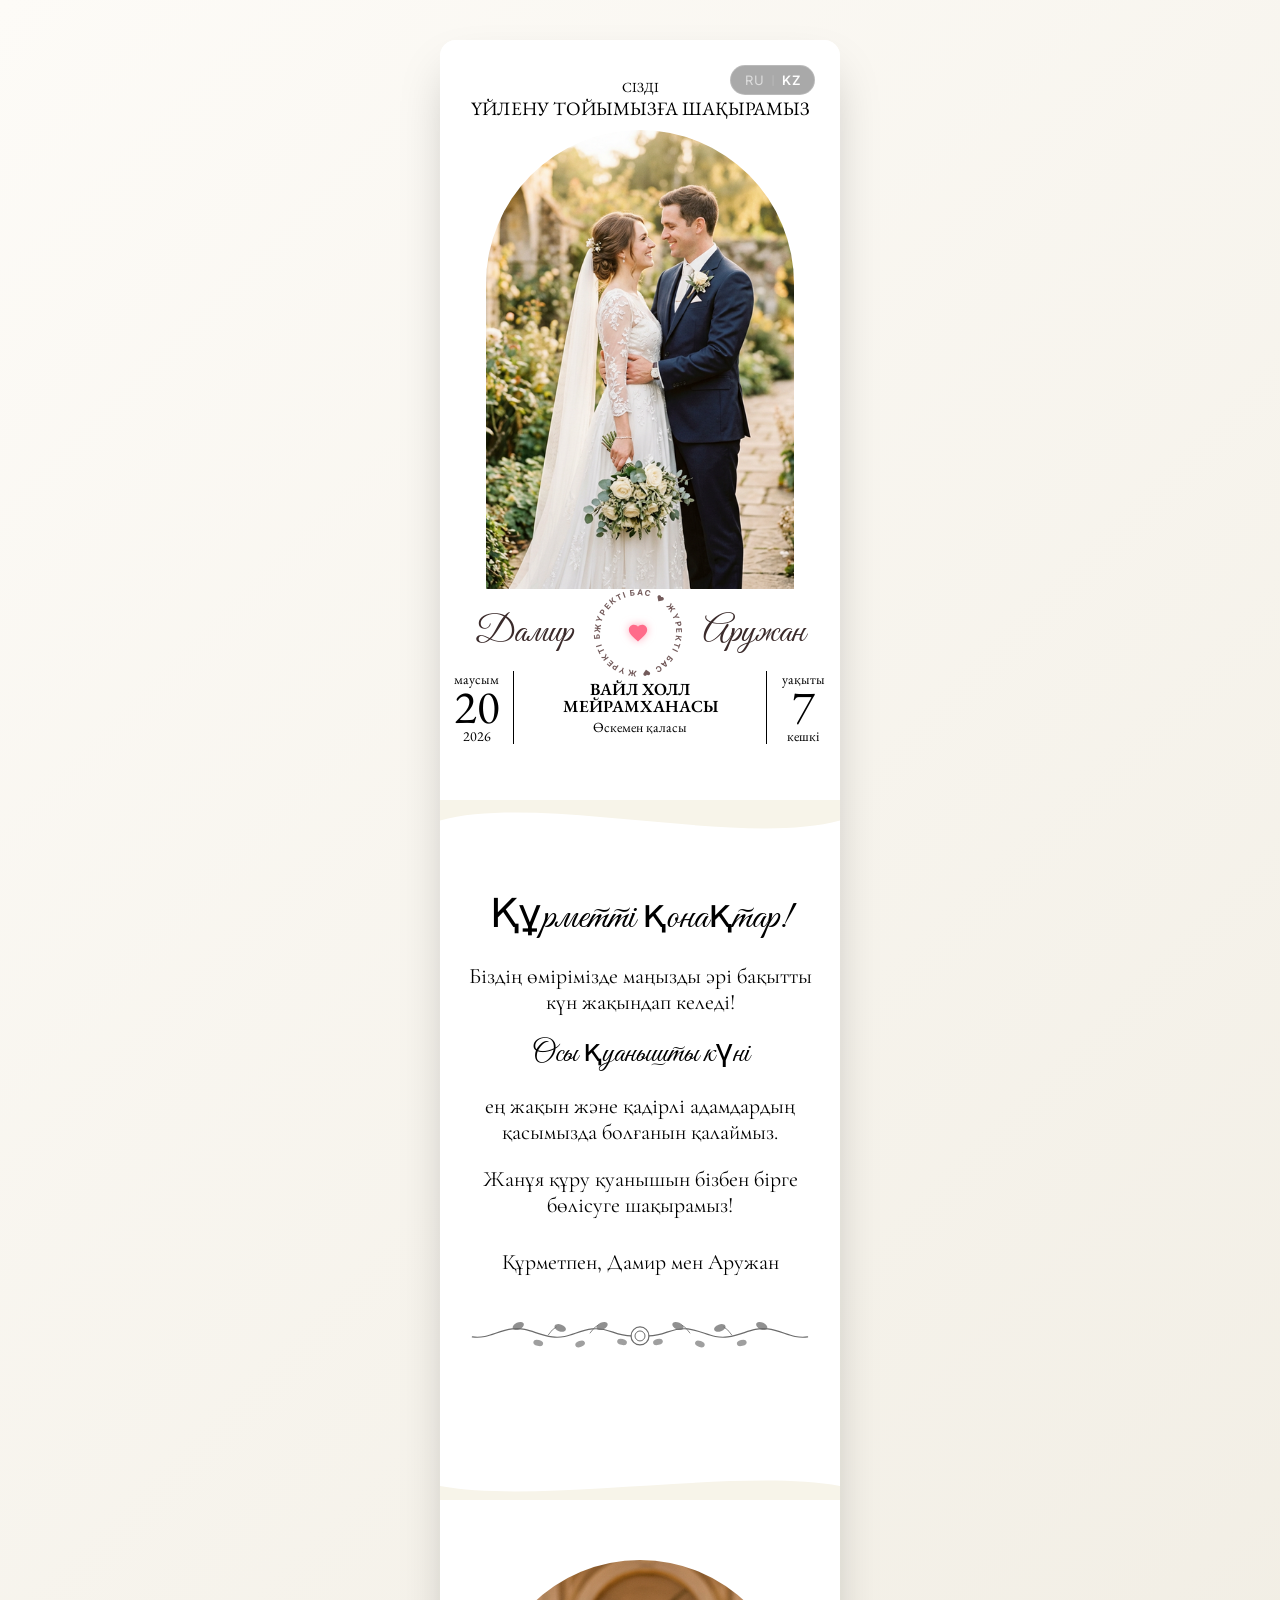
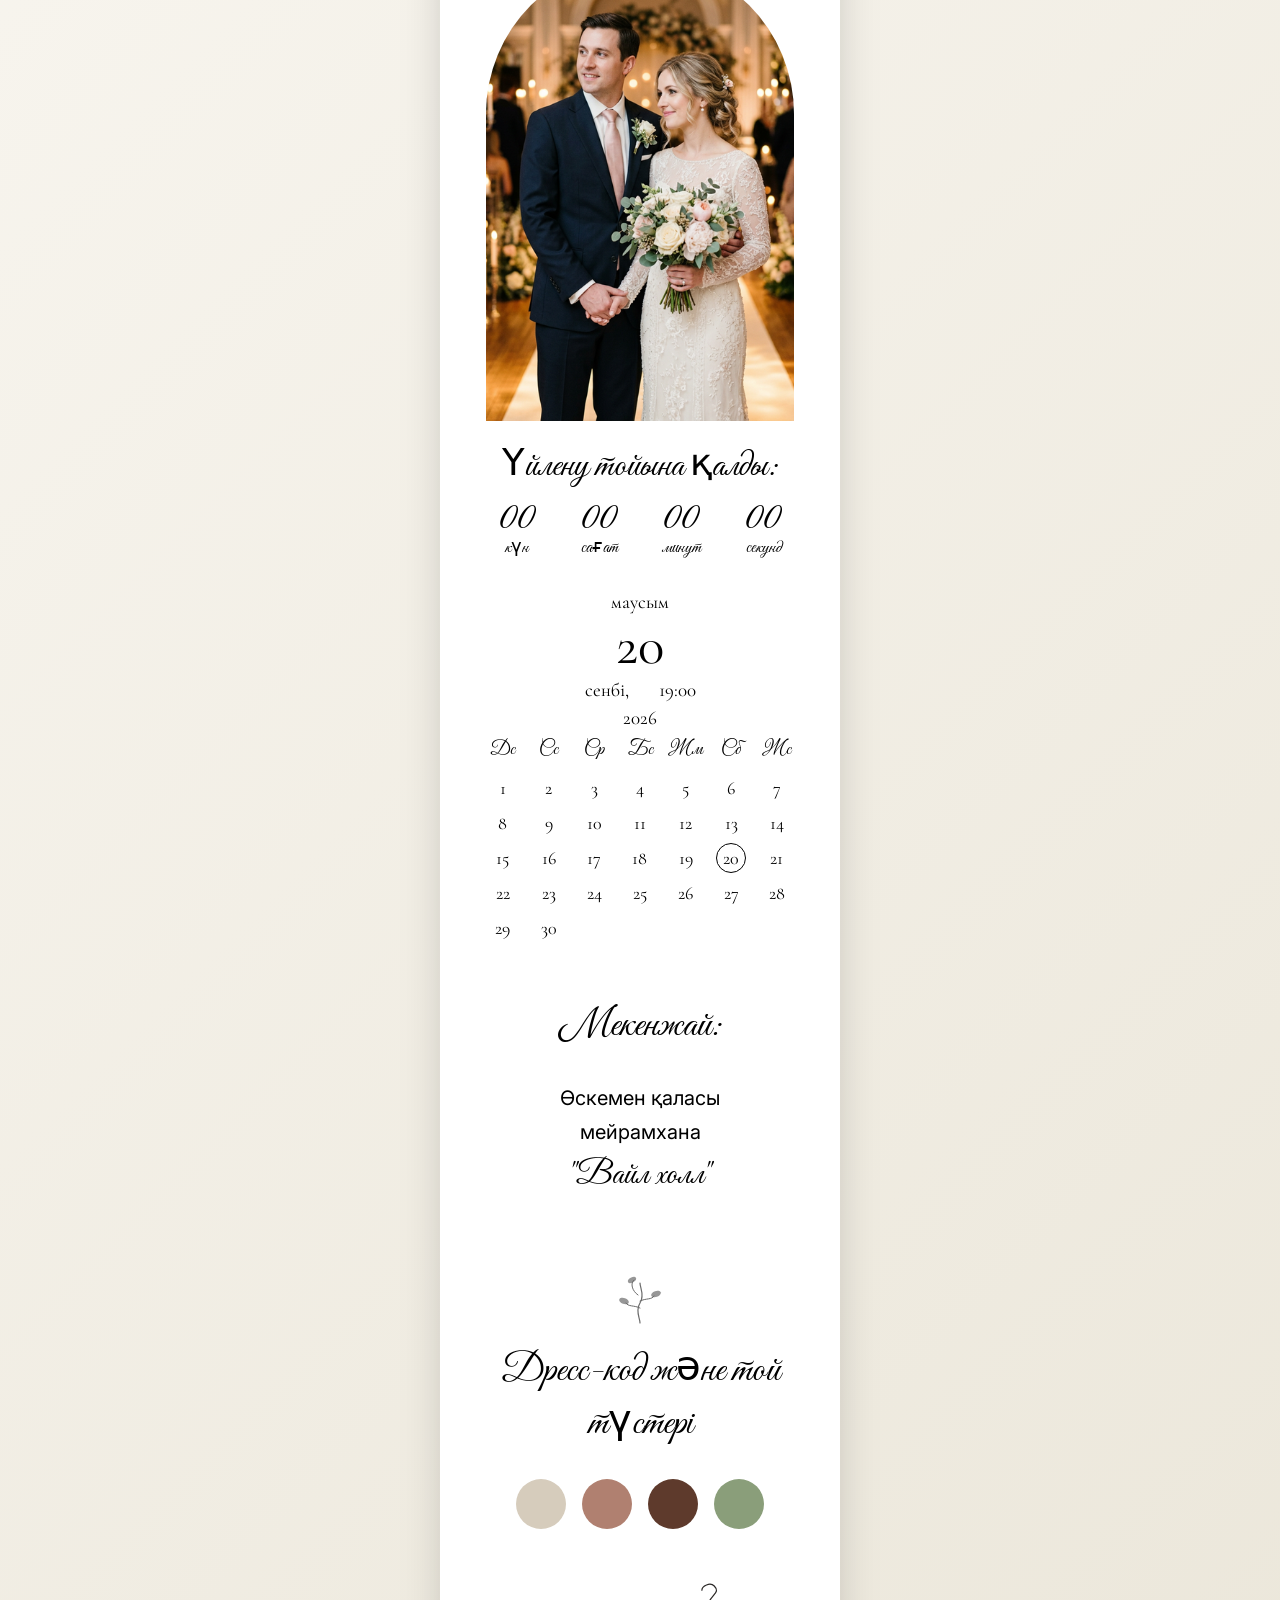
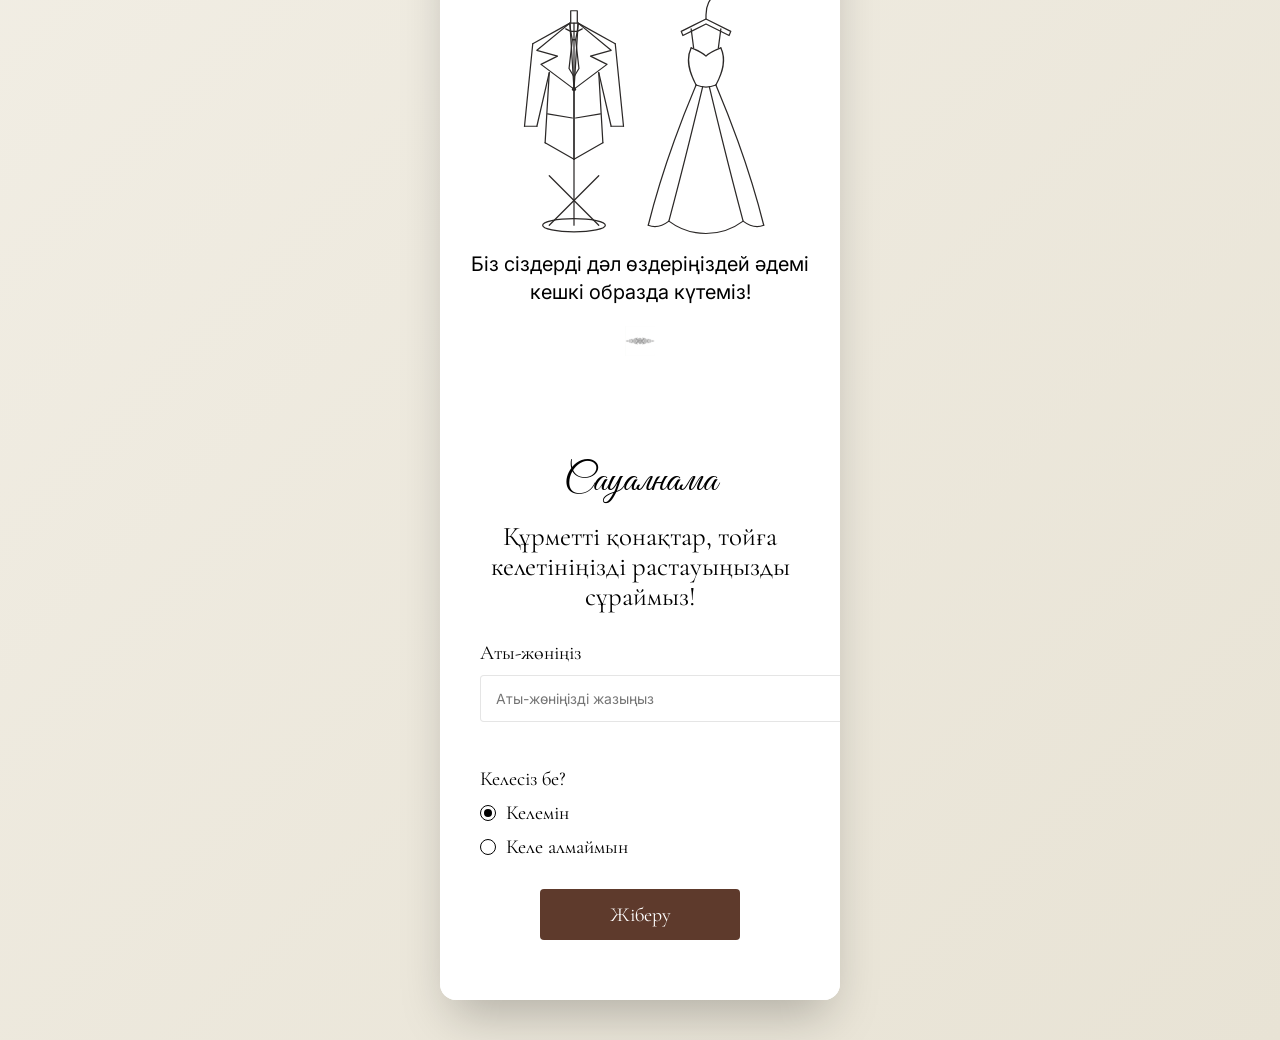
==== commit e24b8344: "Add files via upload" ====
--- a/index-kz.html
+++ b/index-kz.html
@@ -271,9 +271,101 @@
                         <div class="color-swatch" style="background:#8A9E7A;"></div>
                     </div>
 
-                    <!-- Иллюстрация: минималистичный эскиз костюм + платье -->
-                    <img src="dresscode_minimal_sketch_1772979155107.png" alt="Дресс-код"
-                        class="dresscode-main-img img-reveal" id="dresscode-img">
+                    <!-- SVG Иллюстрация: точный эскиз костюм + платье с заливкой -->
+                    <svg id="dresscode-svg" class="dresscode-main-img img-reveal" viewBox="0 0 400 360" width="100%"
+                        height="auto" style="max-width: 330px; display: block; margin: 0 auto; overflow: visible;">
+                        <!-- FILLS (Заливка, которая меняет цвет) -->
+                        <g fill="transparent" stroke="none">
+                            <path class="dresscode-fill"
+                                d="M 115 85 L 70 110 L 90 145 L 85 230 L 120 250 L 120 165 Z" />
+                            <path class="dresscode-fill" d="M 70 110 L 60 210 L 75 210 L 90 145 Z" />
+                            <path class="dresscode-fill"
+                                d="M 125 85 L 170 110 L 150 145 L 155 230 L 120 250 L 120 165 Z" />
+                            <path class="dresscode-fill" d="M 170 110 L 180 210 L 165 210 L 150 145 Z" />
+
+                            <path class="dresscode-fill"
+                                d="M 262 115 Q 275 120 280 125 Q 285 120 298 115 C 305 130, 300 145, 292 160 Q 280 165 268 160 C 260 145, 255 130, 262 115 Z" />
+                            <path class="dresscode-fill"
+                                d="M 268 160 Q 280 165 292 160 Q 330 250 350 330 Q 338 335 325 325 Q 305 340 280 340 Q 255 340 235 325 Q 222 335 210 330 Q 230 250 268 160 Z" />
+                        </g>
+
+                        <!-- STROKES (Контуры, рисуются поверх заливки) -->
+                        <g fill="none" class="dresscode-stroke" stroke="#2b2827" stroke-width="1.5"
+                            stroke-linejoin="round" stroke-linecap="round">
+
+                            <!-- ═══════ КОСТЮМ (слева) ═══════ -->
+                            <!-- Подставка -->
+                            <rect x="116" y="70" width="8" height="15" />
+                            <line x1="120" y1="85" x2="120" y2="330" />
+                            <ellipse cx="120" cy="330" rx="38" ry="8" />
+                            <line x1="90" y1="270" x2="150" y2="330" />
+                            <line x1="150" y1="270" x2="90" y2="330" />
+
+                            <!-- Плечи и Рукава -->
+                            <line x1="115" y1="85" x2="70" y2="110" />
+                            <line x1="70" y1="110" x2="60" y2="210" />
+                            <line x1="60" y1="210" x2="75" y2="210" />
+                            <line x1="75" y1="210" x2="90" y2="145" />
+
+                            <line x1="125" y1="85" x2="170" y2="110" />
+                            <line x1="170" y1="110" x2="180" y2="210" />
+                            <line x1="180" y1="210" x2="165" y2="210" />
+                            <line x1="165" y1="210" x2="150" y2="145" />
+
+                            <!-- Боковые линии и низ пиджака -->
+                            <line x1="90" y1="145" x2="85" y2="230" />
+                            <line x1="85" y1="230" x2="120" y2="250" />
+                            <line x1="150" y1="145" x2="155" y2="230" />
+                            <line x1="155" y1="230" x2="120" y2="250" />
+                            <line x1="120" y1="250" x2="120" y2="165" /> <!-- центральный разрез -->
+
+                            <!-- Лацканы -->
+                            <polygon points="115,85 75,118 100,125 80,135 120,165" fill="none" />
+                            <polygon points="125,85 165,118 140,125 160,135 120,165" fill="none" />
+
+                            <!-- Карманы -->
+                            <line x1="118" y1="200" x2="88" y2="195" />
+                            <line x1="122" y1="200" x2="152" y2="195" />
+
+                            <!-- Рубашка и Галстук (внутренняя часть) -->
+                            <polygon points="116,95 124,95 122,105 118,105" />
+                            <polygon points="118,105 122,105 126,140 120,150 114,140" />
+                            <line x1="115" y1="85" x2="116" y2="95" />
+                            <line x1="125" y1="85" x2="124" y2="95" />
+                            <line x1="110" y1="92" x2="116" y2="95" />
+                            <line x1="130" y1="92" x2="124" y2="95" />
+
+                            <!-- Пуговица -->
+                            <circle cx="120" cy="165" r="2.5" fill="#2b2827" stroke="none" />
+
+
+                            <!-- ═══════ ПЛАТЬЕ (справа) ═══════ -->
+                            <!-- Вешалка -->
+                            <path d="M 280 80 L 280 75 C 280 50, 300 50, 290 40 C 285 35, 275 40, 275 45" />
+                            <polygon points="280,80 250,95 252,100 280,86 308,100 310,95" />
+
+                            <!-- Бретельки -->
+                            <line x1="262" y1="92" x2="265" y2="115" />
+                            <line x1="298" y1="92" x2="295" y2="115" />
+
+                            <!-- Лиф (верх платья) -->
+                            <path d="M 262 115 Q 275 120 280 125 Q 285 120 298 115" />
+                            <path d="M 262 115 C 255 130, 260 145, 268 160" />
+                            <path d="M 298 115 C 305 130, 300 145, 292 160" />
+                            <path d="M 268 160 Q 280 165 292 160" />
+
+                            <!-- Юбка: контур и подол -->
+                            <path d="M 268 160 Q 230 250 210 330" />
+                            <path d="M 292 160 Q 330 250 350 330" />
+                            <path
+                                d="M 210 330 Q 222 335 235 325 Q 255 340 280 340 Q 305 340 325 325 Q 338 335 350 330" />
+
+                            <!-- Юбка: складки -->
+                            <path d="M 276 162 Q 255 250 235 325" />
+                            <path d="M 284 162 Q 305 250 325 325" />
+                        </g>
+                    </svg>
+
 
                     <p class="dresscode-text" id="dresscode-text"></p>
 
--- a/styles.css
+++ b/styles.css
@@ -829,19 +829,43 @@
 .submit-btn {
     display: block;
     margin: 30px auto 0;
-    width: 153px;
+    width: 200px;
     height: 51px;
-    background-color: var(--bg-white);
-    border: 1px solid var(--text-black);
-    font-family: var(--font-cormorant);
-    font-size: 21px;
+    background-color: #5E3A2C;
+    color: #ffffff;
+    border: none;
+    border-radius: 4px;
+    font-family: var(--font-cormorant);
+    font-size: 20px;
     cursor: pointer;
-    transition: background-color 0.3s, color 0.3s;
+    transition: background-color 0.3s;
+    /* Убираем дефолтные стили кнопок в Safari/iOS */
+    -webkit-appearance: none;
+    appearance: none;
 }
 
 .submit-btn:hover {
-    background-color: var(--bg-main);
-}
+    background-color: #4A2E23;
+}
+
+/* Form inputs */
+.form-input {
+    width: 100%;
+    padding: 12px 15px;
+    margin-top: 5px;
+    margin-bottom: 20px;
+    border: 1px solid rgba(0, 0, 0, 0.1);
+    background: #fff;
+    border-radius: 4px;
+    font-family: var(--font-inter);
+    font-size: 14px;
+    outline: none;
+    box-sizing: border-box;
+    /* Убираем дефолтные стили inputs в Safari/iOS */
+    -webkit-appearance: none;
+    appearance: none;
+}
+
 
 /* ===================== */
 /* SCROLL REVEAL ANIMATIONS */
